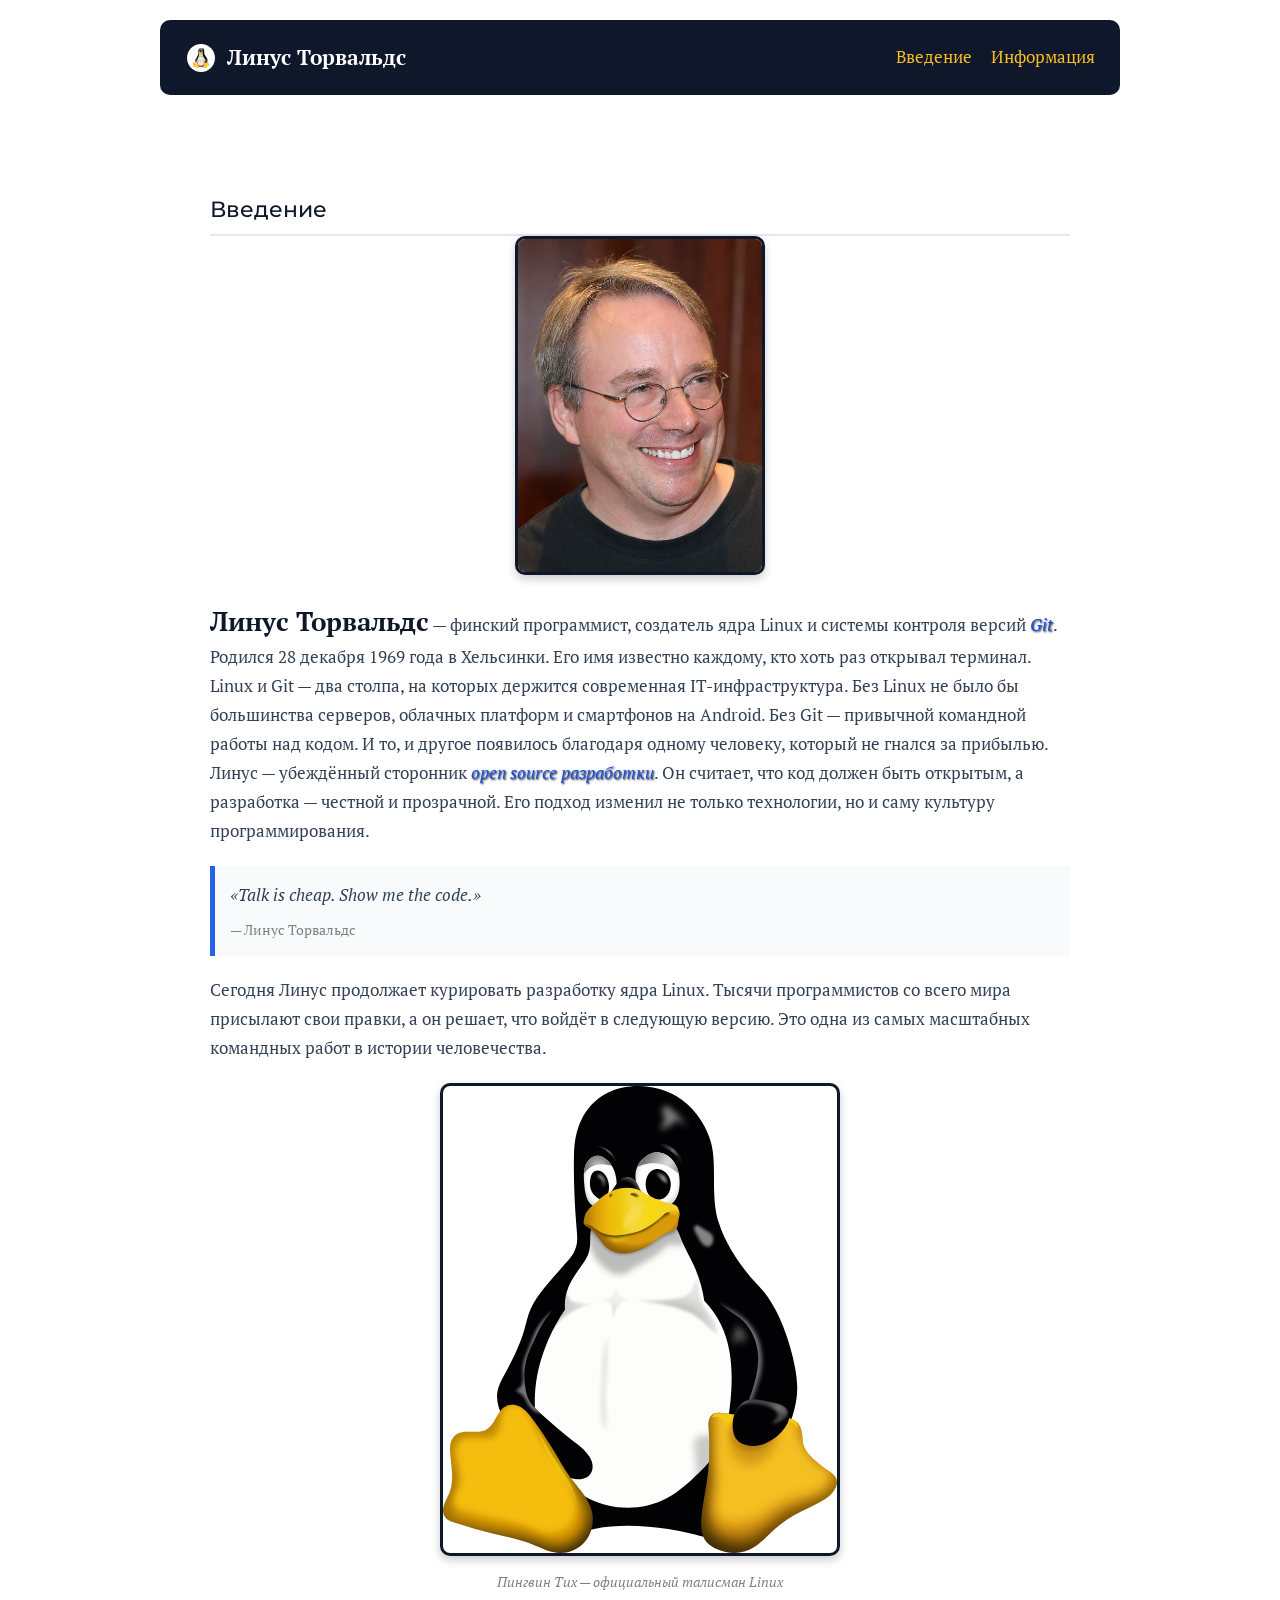
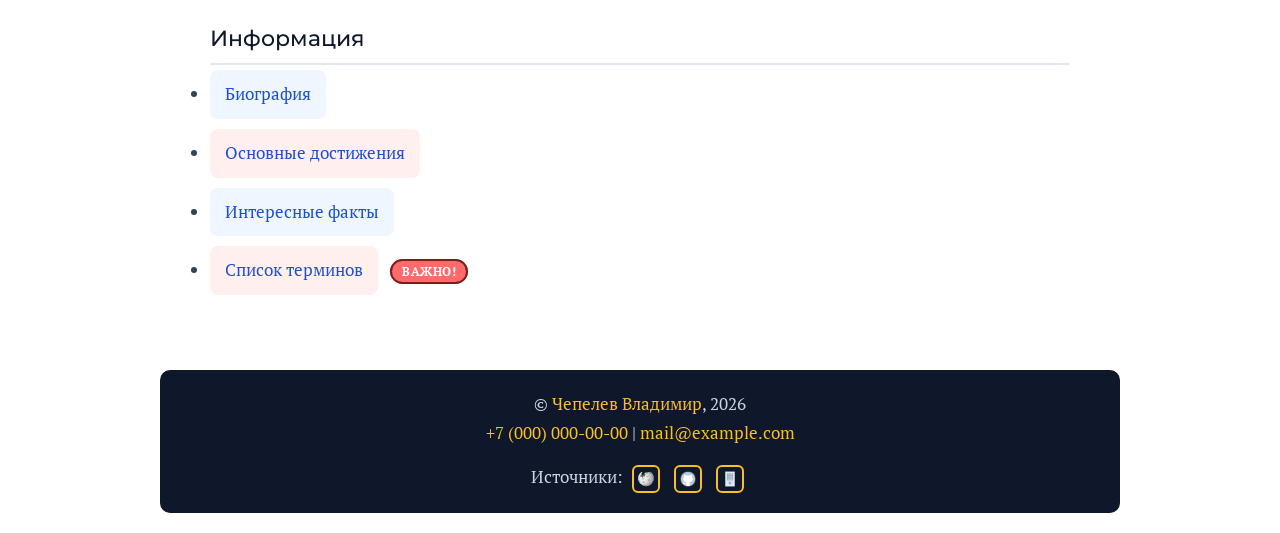
==== index.html @ d01ec04a "Add files via upload" ====
<!DOCTYPE html>
<html lang="ru">

<head>
    <meta charset="UTF-8">
    <meta name="viewport" content="width=device-width, initial-scale=1.0">
    <title>Линус Торвальдс</title>
    <link rel="preconnect" href="https://fonts.googleapis.com">
    <link rel="preconnect" href="https://fonts.gstatic.com" crossorigin>
    <link
        href="https://fonts.googleapis.com/css2?family=Montserrat:wght@500;700&family=PT+Serif:ital,wght@0,400;0,700;1,400&display=swap"
        rel="stylesheet">
    <link rel="icon" href="img/favicon.png" type="image/png">
    <link rel="stylesheet" href="css/style.css">
</head>

<body>
    <header class="header">
        <div class="logo">
            <img src="img/linux-head.svg" alt="Линукс иконка">
            <span>Линус Торвальдс</span>
        </div>
        <nav>
            <a href="#intro">Введение</a>
            <a href="#info">Информация</a>
        </nav>
    </header>

    <main>
        <section id="intro">
            <h2>Введение</h2>

            <img src="img/linus.jpg" alt="Линус Торвальдс" class="portrait">

            <p>
                <strong>Линус Торвальдс</strong> — финский программист, создатель ядра Linux
                и системы контроля версий <em>Git</em>. Родился <time datetime="1969-12-28">28 декабря 1969 года</time>
                в Хельсинки. Его имя известно каждому, кто хоть раз открывал терминал.
            </p>

            <p>
                Linux и Git — два столпа, на которых держится современная IT-инфраструктура.
                Без Linux не было бы большинства серверов, облачных платформ и смартфонов
                на Android. Без Git — привычной командной работы над кодом. И то, и другое
                появилось благодаря одному человеку, который не гнался за прибылью.
            </p>

            <p>
                Линус — убеждённый сторонник <em>open source разработки</em>. Он считает, что код должен
                быть открытым, а разработка — честной и прозрачной. Его подход изменил не только
                технологии, но и саму культуру программирования.
            </p>

            <blockquote class="quote">
                <q>Talk is cheap. Show me the code.</q>
                <cite>— Линус Торвальдс</cite>
            </blockquote>

            <p>
                Сегодня Линус продолжает курировать разработку ядра Linux. Тысячи программистов
                со всего мира присылают свои правки, а он решает, что войдёт в следующую версию.
                Это одна из самых масштабных командных работ в истории человечества.
            </p>

            <figure class="figure">
                <img src="img/linux.svg" alt="Логотип Linux — пингвин Tux">
                <figcaption>Пингвин Tux — официальный талисман Linux</figcaption>
            </figure>
        </section>

        <section id="info">
            <h2>Информация</h2>
            <ul>
                <li><a href="biography.html" class="card">Биография</a></li>
                <li><a href="achievements.html" class="card">Основные достижения</a></li>
                <li><a href="facts.html" class="card">Интересные факты</a></li>
                <li id="terms"><a href="terms.html" class="card">Список терминов</a></li>
            </ul>
        </section>
    </main>

    <footer class="footer">
        <p>
            &copy; <a href="https://github.com/Tinnarion">Чепелев Владимир</a>, 2026
        </p>
        <p>
            <a href="tel:+70000000000">+7 (000) 000-00-00</a> |
            <a href="mailto:mail@example.com">mail@example.com</a>
        </p>
        <p class="sources">
            Источники:
            <a href="https://ru.wikipedia.org/wiki/Линус_Торвальдс" title="Статья о Линусе Торвальдсе в Википедии"><img
                    src="img/wikipedia.svg" alt="Wikipedia"></a>
            <a href="https://github.com/torvalds" title="Профиль Линуса Торвальдса на GitHub"><img src="img/github.png"
                    alt="GitHub"></a>
            <a href="https://www.kernel.org/" title="Официальный сайт ядра Linux"><img src="img/server.png"
                    alt="Kernel.org"></a>
        </p>
    </footer>
</body>

</html>
---- css/style.css ----
* {
    margin: 0;
    padding: 0;
    box-sizing: border-box;
}

body {
    font-family: 'PT Serif', Georgia, serif; /*НАСТРОЙКИ ШРИФТА ДЛЯ ОСНОВНОГО ТЕКСТА*/
    font-size: 17px;
    line-height: 1.7;
    color: #334155;
    max-width: 1000px;
    margin: 0 auto;
    padding: 20px;
}

.header {
    background: #0f172a;
    color: white;
    padding: 20px 25px;
    border-radius: 10px;
    margin-bottom: 20px;
    display: flex;
    justify-content: space-between;
    align-items: center;
}

main {
    background: white;
    padding: 50px;
    border-radius: 10px;
    margin-bottom: 20px;
}

h1, h2, h3 {
    font-family: 'Montserrat', Arial, sans-serif;
    color: #0f172a;
}

h1 {
    font-size: 2rem; /*ИЗМЕНЁННЫЕ ПРАВИЛА ЗАГОЛОВКОВ*/
    font-weight: 700;
    text-transform: uppercase;
    text-decoration: none;
    letter-spacing: 1px;
    text-align: center;
}

h2 {
    font-size: 1.4rem;
    font-weight: 500;
    font-style: normal;
    text-transform: none;
    border-bottom: 2px solid #e2e8f0;
    padding-bottom: 6px;
    margin-top: 25px;
}

h3 {
    font-size: 1.1rem;
    font-weight: 500;
    color: #334155;
}

.date {
    color: gray;
    font-size: 14px;
    font-style: italic;
}

.quote {
    background: #f8fafc;
    border-left: 5px solid #2563eb;
    padding: 15px;
    margin: 20px 0;
    font-style: italic;
}

.quote cite {
    display: block;
    color: gray;
    font-size: 14px;
    font-style: normal;
    margin-top: 8px;
}

.figure {
    text-align: center;
    margin: 20px 0;
}

.figure img {
    max-width: 400px;
    width: 100%;
    border: 3px solid #0f172a;
    border-radius: 10px;
    box-shadow: 0 4px 10px rgba(0, 0, 0, 0.2);
}

.figure figcaption {
    color: gray;
    font-size: 14px;
    font-style: italic;
    margin-top: 5px;
}

.portrait {
    display: block;
    max-width: 250px;
    margin: 0 auto 20px;
    border: 3px solid #0f172a;
    border-radius: 10px;
    box-shadow: 0 4px 10px rgba(0, 0, 0, 0.2);
}

dl {
    margin-bottom: 15px;
}

dt {
    font-weight: bold;
    color: #0f172a;
    margin-top: 10px;
}

dd {
    margin-left: 0;
    color: #334155;
}

dd::before {
    content: "— ";
    color: gray;
}

code {
    background: #f1f5f9;
    padding: 2px 6px;
    border-radius: 4px;
    font-family: monospace;
    color: #be185d;
}

kbd {
    background: #1e293b;
    color: white;
    padding: 2px 6px;
    border-radius: 4px;
    font-family: monospace;
}

.card {
    display: inline-block;
    padding: 10px 15px;
    background: #eff6ff;
    color: #1d4ed8;
    border-radius: 8px;
    text-decoration: none;
    margin: 5px 0;
}

.footer {
    background: #0f172a;
    color: #cbd5e1;
    text-align: center;
    padding: 20px;
    border-radius: 10px;
}

.sources {
    margin-top: 15px;
}

.sources img {
    width: 28px;
    height: 28px;
    vertical-align: middle;
    margin: 0 5px;
}

.logo {
    display: flex;
    align-items: center;
    gap: 10px;
    font-size: 1.3rem;
    font-weight: bold;
}

.logo img {
    width: 32px;
    height: 32px;
    object-fit: contain;
}

/*ИЗМЕНЕНИЯ ДЛЯ ВТОРОЙ ПРАКТИЧЕСКОЙ РАБОТЫ*/
/*ССЫЛКИ*/
a {
    color: #0026ff;
    text-decoration: none;
}

.header a {
    color: #fbbf24;
    text-decoration: none;
    margin-left: 15px;
}

.footer a {
    color: #fbbf24;
    text-decoration: none;
}

/*ДЕЙСТВИЯ С ССЫЛКАМИ*/
a:hover {
    color: #3554ff;
    text-decoration: underline;
}

a:focus {
    color: #3554ff;
    outline: auto darkcyan 2px;
    outline-offset: 3px;
}

.header a:hover {
    color: #f1ff76;
    text-decoration: underline;
}

.header a:focus {
    color: #f1ff76;
    outline: auto darkorange 2px;
    outline-offset: 3px;
}

.footer a:hover {
    color: #f1ff76;
    text-decoration: underline;
}

.footer a:focus {
    color: #f1ff76;
    outline: auto darkorange 2px;
    outline-offset: 3px;
}

#info a:hover {
    color: #ff004c;
    text-decoration: underline;
}

#info a:focus {
    color: #ff004c;
    outline: auto rgb(82, 0, 24) 2px;
    outline-offset: 3px;
}

/*ИНФОРМАЦИЯ*/
#info ul li:nth-child(even) .card {
    background-color: #ffefef;
    border-radius: 8px;
}

#info #terms::after {
    content: "Важно!";
    background: #ff6a6a;
    color: #ffffff;
    border: 2px solid #7f1d1d;
    padding: 3px 10px;
    border-radius: 20px;
    font-size: 0.75rem;
    font-weight: bold;
    text-transform: uppercase;
    letter-spacing: 0.5px;
    margin-left: 12px;
}

/*РАЗРЯЖЕННЫЙ ТЕКСТ*/
article p::first-line {
    letter-spacing: 2px;
}

/*ОФОРМЛЕНИЕ АНГЛИЙСКОГО*/
blockquote:lang(en) {
    font-style: italic;
    font-family: Georgia, serif;
    color: #64748b;
    border-left: 3px solid #cbd5e1;
    padding-left: 12px;
    margin: 15px 0;
}

/*ВВЕДЕНИЕ*/
#intro strong {
    color: #0f172a;
    font-size: 150%;
}

#intro em {
    color: #1d4ed8;
    text-shadow: 1px 1px 2px #0f172a;
}

/*РЕСУРСЫ В ПОДВАЛЕ*/
.footer .sources img {
    border: 2px solid #fbbf24;
    border-radius: 6px;
    padding: 4px;
    transition: 0.2s;
}

.footer .sources img:hover {
    border-color: #ffffff;
    background: #fbbf24;
}

/*ОТСТУП МЕЖДУ АБЗАЦАМИ И КАРТИНКОЙ*/
img+p,
figure+p {
    margin-top: 25px;
}
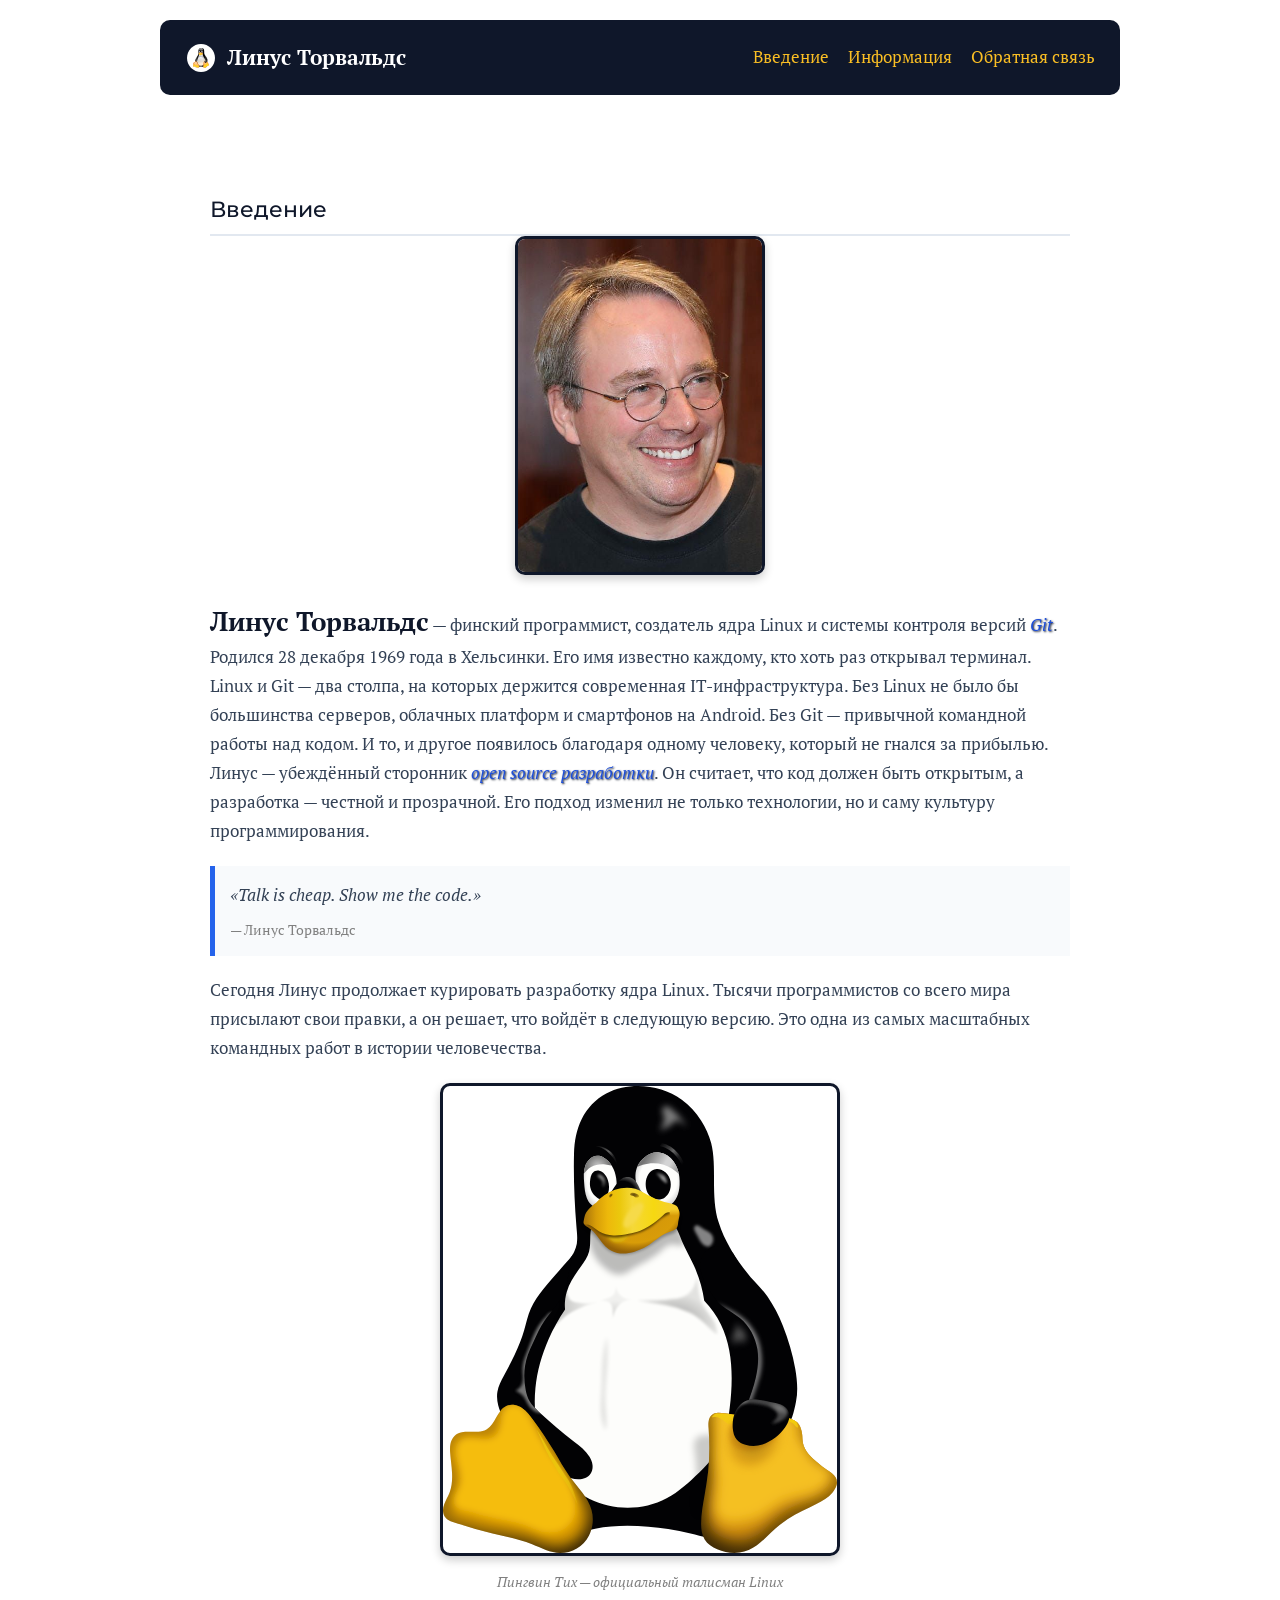
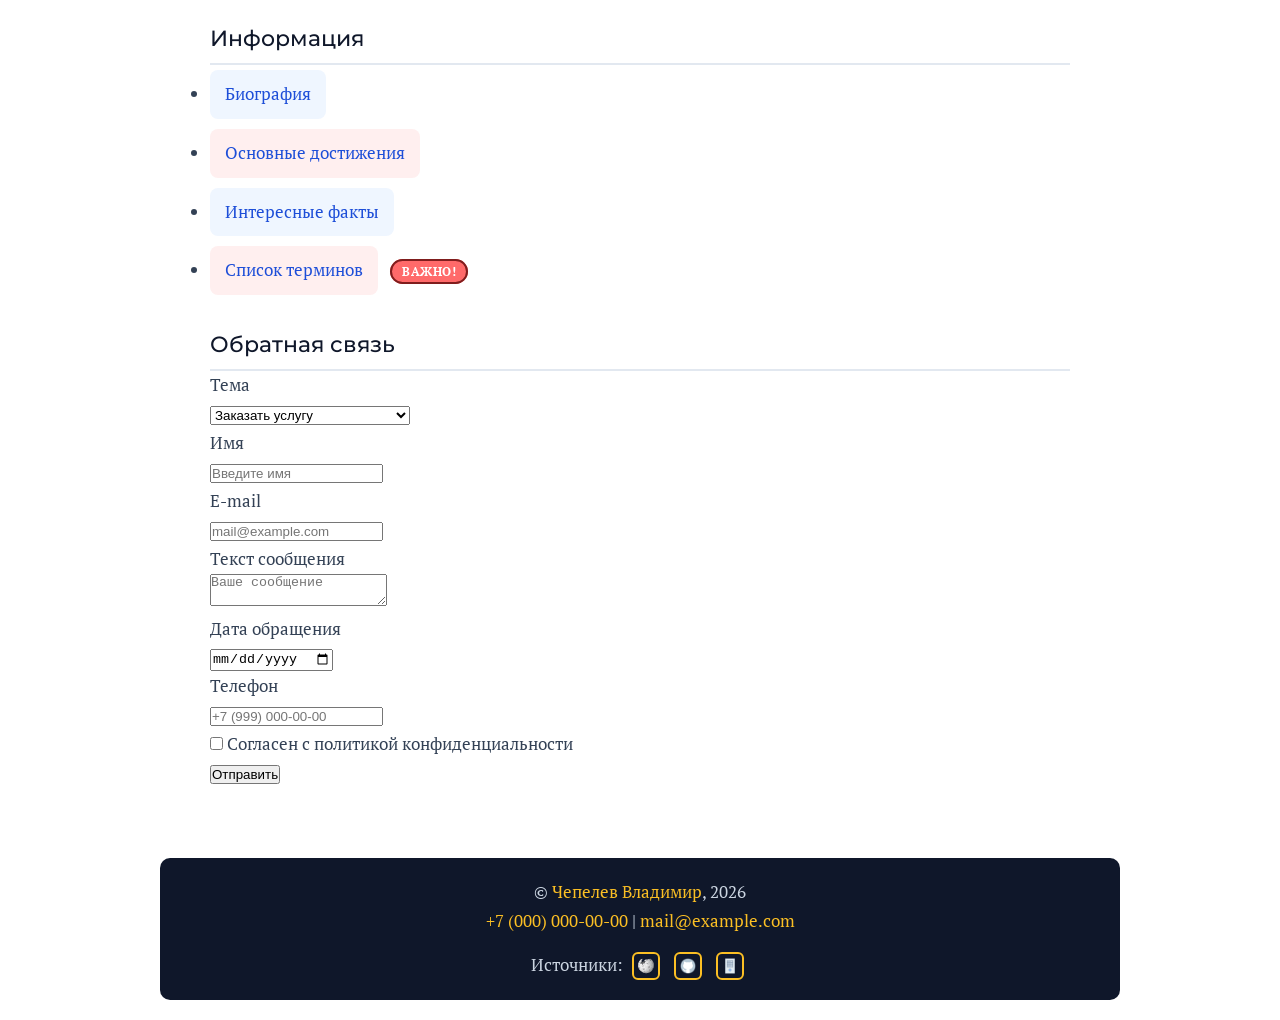
==== commit 0e67a65d: "Add files via upload" ====
--- a/index.html
+++ b/index.html
@@ -23,6 +23,7 @@
         <nav>
             <a href="#intro">Введение</a>
             <a href="#info">Информация</a>
+            <a href="#contact">Обратная связь</a>
         </nav>
     </header>
 
@@ -77,6 +78,55 @@
                 <li id="terms"><a href="terms.html" class="card">Список терминов</a></li>
             </ul>
         </section>
+
+        <section id="contact">
+            <h2>Обратная связь</h2>
+            <form id="contact-form" action="">
+                <div class="form_item">
+                    <label for="topic">Тема</label><br>
+                    <select name="topic" id="topic">
+                        <option value="1">Заказать услугу</option>
+                        <option value="2">Оставить отзыв/замечание</option>
+                        <option value="3">Предложить сотрудничество</option>
+                        <option value="4">Другое</option>
+                    </select>
+                </div>
+
+                <div class="form_item">
+                    <label for="name">Имя</label><br>
+                    <input type="text" name="name" id="name" placeholder="Введите имя" required>
+                </div>
+
+                <div class="form_item">
+                    <label for="email">E-mail</label><br>
+                    <input type="email" name="email" id="email" placeholder="mail@example.com" required>
+                </div>
+
+                <div class="form_item">
+                    <label for="message">Текст сообщения</label><br>
+                    <textarea name="message" id="message" placeholder="Ваше сообщение" required></textarea>
+                </div>
+
+                <div class="form_item">
+                    <label for="birthdate">Дата обращения</label><br>
+                    <input type="date" name="birthdate" id="birthdate" required>
+                </div>
+
+                <div class="form_item">
+                    <label for="phone">Телефон</label><br>
+                    <input type="tel" name="phone" id="phone" placeholder="+7 (999) 000-00-00">
+                </div>
+
+                <div class="form_item checkbox-group">
+                    <input type="checkbox" name="agree" id="agree" required>
+                    <label for="agree">Согласен с политикой конфиденциальности</label>
+                </div>
+
+                <div class="form_item">
+                    <input type="submit" value="Отправить">
+                </div>
+            </form>
+        </section>
     </main>
 
     <footer class="footer">
